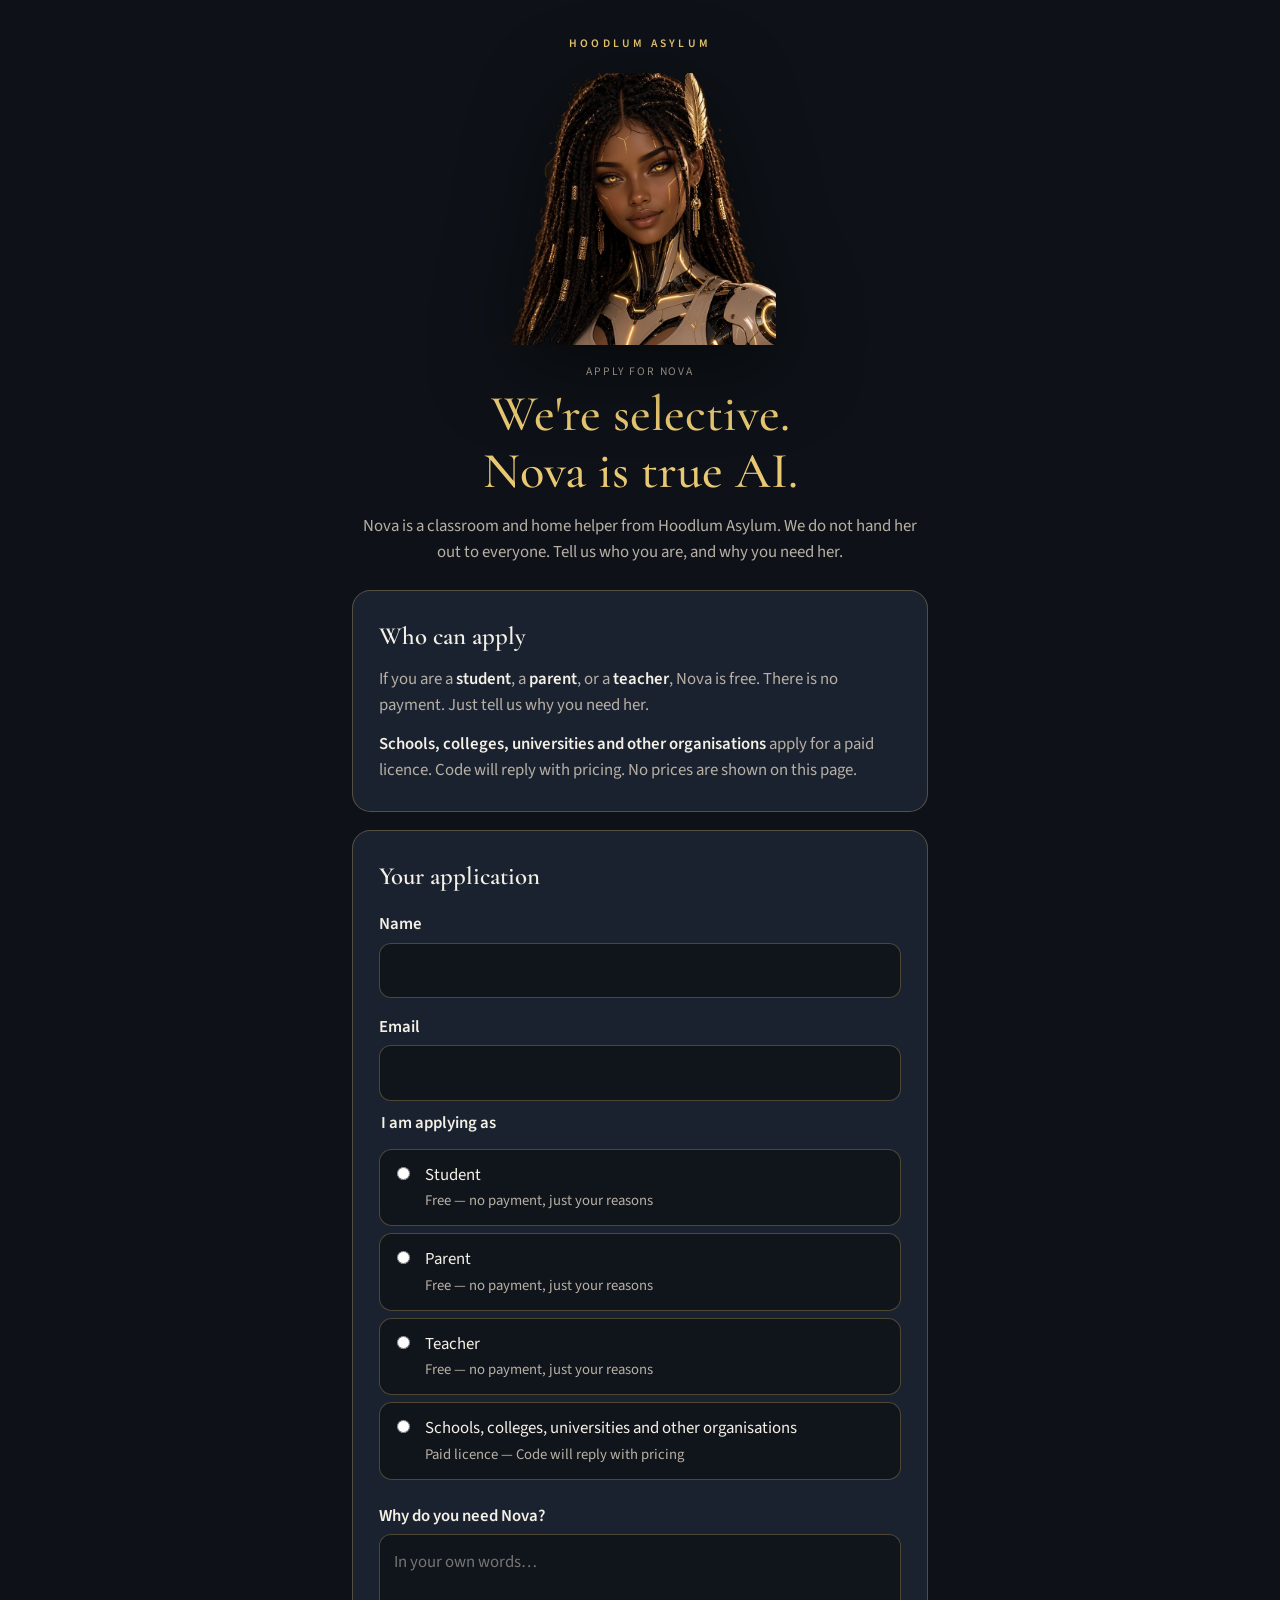
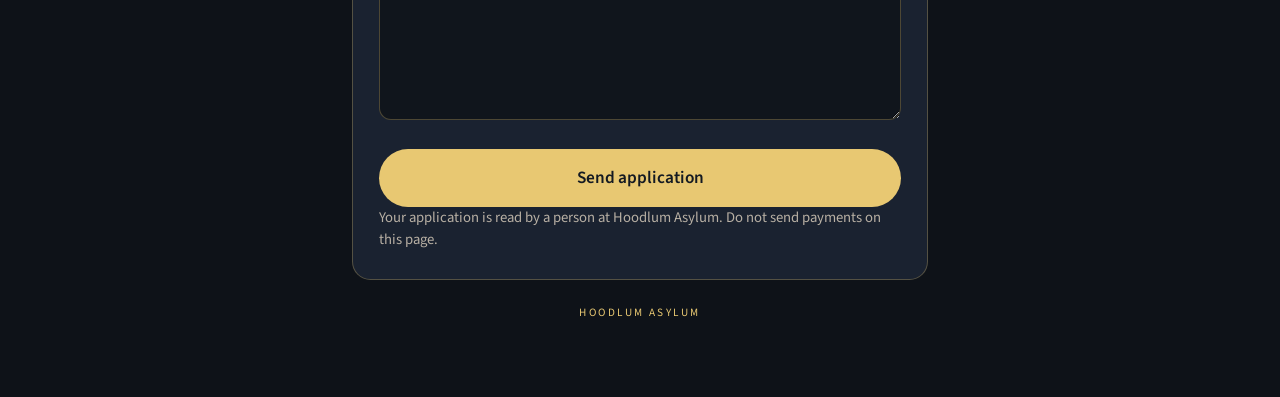
==== docs/index.html @ 1b9b7e53 "Add the Nova application page on GitHub Pages. The page uses Nova's gold face and Hoodlum Asylum bra" ====
<!DOCTYPE html>
<html lang="en">
<head>
  <meta charset="utf-8">
  <meta name="viewport" content="width=device-width, initial-scale=1, viewport-fit=cover">
  <title>Apply for Nova — Hoodlum Asylum</title>
  <meta name="description" content="We're selective. Nova is true AI. Apply to use Nova from Hoodlum Asylum.">
  <meta name="theme-color" content="#0E1218">
  <link rel="icon" type="image/png" href="assets/favicon.png">
  <link rel="preconnect" href="https://fonts.googleapis.com">
  <link rel="preconnect" href="https://fonts.gstatic.com" crossorigin>
  <link href="https://fonts.googleapis.com/css2?family=Cormorant+Garamond:ital,wght@0,500;0,600;1,500&family=Source+Sans+3:wght@400;600&display=swap" rel="stylesheet">
  <link rel="stylesheet" href="style.css">
</head>
<body>
  <main class="wrap">
    <header class="hero">
      <p class="brand">Hoodlum Asylum</p>
      <img class="face" src="assets/nova-face.webp" width="720" height="720" alt="Nova, a gold and cream android with warm gold eyes and a gold feather in her braids">
      <p class="kicker">Apply for Nova</p>
      <h1>We're selective.<br>Nova is true AI.</h1>
      <p class="lead">Nova is a classroom and home helper from Hoodlum Asylum. We do not hand her out to everyone. Tell us who you are, and why you need her.</p>
    </header>

    <section class="card" aria-labelledby="who-heading">
      <h2 id="who-heading">Who can apply</h2>
      <p>If you are a <strong>student</strong>, a <strong>parent</strong>, or a <strong>teacher</strong>, Nova is free. There is no payment. Just tell us why you need her.</p>
      <p><strong>Schools, colleges, universities and other organisations</strong> apply for a paid licence. Code will reply with pricing. No prices are shown on this page.</p>
    </section>

    <form class="card form" action="https://formsubmit.co/hoodlumasylumuk@gmail.com" method="POST" id="apply-form" novalidate>
      <input type="hidden" name="_subject" value="Nova application">
      <input type="hidden" name="_template" value="table">
      <input type="hidden" name="_next" value="https://hoodlumasylum.github.io/nova/thanks.html">
      <input type="text" name="_honey" class="honey" tabindex="-1" autocomplete="off" aria-hidden="true">

      <h2>Your application</h2>

      <label for="name">Name</label>
      <input id="name" name="Name" type="text" autocomplete="name" required maxlength="120">

      <label for="email">Email</label>
      <input id="email" name="email" type="email" autocomplete="email" required maxlength="200">

      <fieldset>
        <legend>I am applying as</legend>
        <label class="choice">
          <input type="radio" name="role" value="Student" required>
          <span>Student <em>Free — no payment, just your reasons</em></span>
        </label>
        <label class="choice">
          <input type="radio" name="role" value="Parent" required>
          <span>Parent <em>Free — no payment, just your reasons</em></span>
        </label>
        <label class="choice">
          <input type="radio" name="role" value="Teacher" required>
          <span>Teacher <em>Free — no payment, just your reasons</em></span>
        </label>
        <label class="choice">
          <input type="radio" name="role" value="Schools, colleges, universities and other organisations" required>
          <span>Schools, colleges, universities and other organisations <em>Paid licence — Code will reply with pricing</em></span>
        </label>
      </fieldset>

      <div id="org-fields" class="org" hidden>
        <p class="org-note">This is a paid licence. Code will reply with pricing. No prices are shown here. Please add your organisation’s name and size.</p>
        <label for="org-name">Organisation name</label>
        <input id="org-name" name="organisation" type="text" maxlength="200" autocomplete="organization">
        <label for="org-size">Organisation size</label>
        <select id="org-size" name="organisation_size">
          <option value="">Choose a size</option>
          <option value="Under 50 people">Under 50 people</option>
          <option value="50 to 200 people">50 to 200 people</option>
          <option value="200 to 1,000 people">200 to 1,000 people</option>
          <option value="More than 1,000 people">More than 1,000 people</option>
        </select>
      </div>

      <label for="reason">Why do you need Nova?</label>
      <textarea id="reason" name="Why do you need Nova?" required maxlength="2000" rows="6" placeholder="In your own words…"></textarea>

      <button type="submit">Send application</button>
      <p class="fine">Your application is read by a person at Hoodlum Asylum. Do not send payments on this page.</p>
    </form>

    <footer>
      <p>Hoodlum Asylum</p>
    </footer>
  </main>
  <script src="apply.js"></script>
</body>
</html>
---- docs/style.css ----
:root {
  --bg: #0E1218;
  --card: #1A2230;
  --gold: #E8C872;
  --text: #F5F0E6;
  --muted: #B8B0A4;
  --ink: #141A22;
  --line: rgba(232, 200, 114, 0.28);
}

* { box-sizing: border-box; }
html, body { margin: 0; padding: 0; }
body {
  background: var(--bg);
  color: var(--text);
  font-family: "Source Sans 3", "Segoe UI", sans-serif;
  font-size: 1.05rem;
  line-height: 1.55;
  -webkit-font-smoothing: antialiased;
}

.wrap {
  width: min(36rem, calc(100% - 2rem));
  margin: 0 auto;
  padding: 1.5rem 0 4rem;
}

.hero { text-align: center; }
.brand {
  margin: 0 0 1.25rem;
  color: var(--gold);
  letter-spacing: 0.28em;
  text-transform: uppercase;
  font-size: 0.72rem;
  font-weight: 600;
}
.face {
  display: block;
  width: min(17rem, 78vw);
  height: auto;
  margin: 0 auto 1.1rem;
  filter: drop-shadow(0 18px 40px rgba(0, 0, 0, 0.55));
}
.face-small { width: min(11rem, 55vw); }
.kicker {
  margin: 0;
  color: var(--muted);
  letter-spacing: 0.16em;
  text-transform: uppercase;
  font-size: 0.72rem;
}
h1 {
  font-family: "Cormorant Garamond", Georgia, serif;
  font-weight: 500;
  font-size: clamp(2.15rem, 8vw, 3.15rem);
  line-height: 1.12;
  color: var(--gold);
  margin: 0.35rem 0 0.85rem;
}
.lead, .card p, .fine, footer p {
  color: var(--muted);
}
.lead { margin: 0 0 1.6rem; }
.lead a, footer a { color: var(--gold); }

.card {
  background: var(--card);
  border: 1px solid var(--line);
  border-radius: 1.15rem;
  padding: 1.35rem 1.25rem 1.45rem;
  margin-bottom: 1.15rem;
}
.card h2, .form h2 {
  font-family: "Cormorant Garamond", Georgia, serif;
  font-weight: 600;
  font-size: 1.55rem;
  color: var(--text);
  margin: 0 0 0.7rem;
}
.card p { margin: 0 0 0.8rem; }
.card p:last-child { margin-bottom: 0; }
.card strong { color: var(--text); font-weight: 600; }

label, legend {
  display: block;
  margin: 1rem 0 0.35rem;
  color: var(--text);
  font-weight: 600;
}
fieldset {
  border: 0;
  margin: 0.6rem 0 0;
  padding: 0;
}
.choice {
  display: flex;
  gap: 0.75rem;
  align-items: flex-start;
  font-weight: 400;
  margin: 0.45rem 0;
  padding: 0.75rem 0.8rem;
  border: 1px solid var(--line);
  border-radius: 0.8rem;
  background: #10151c;
  cursor: pointer;
}
.choice:has(input:checked) {
  border-color: var(--gold);
  box-shadow: inset 0 0 0 1px var(--gold);
}
.choice input { margin-top: 0.3rem; accent-color: var(--gold); flex: 0 0 auto; }
.choice span { display: block; }
.choice em {
  display: block;
  margin-top: 0.15rem;
  font-style: normal;
  color: var(--muted);
  font-size: 0.92rem;
  font-weight: 400;
}

input[type="text"], input[type="email"], select, textarea {
  width: 100%;
  padding: 0.85rem 0.9rem;
  border-radius: 0.75rem;
  border: 1px solid var(--line);
  background: #10151c;
  color: var(--text);
  font: inherit;
  font-size: 1.05rem;
}
textarea { resize: vertical; min-height: 8rem; }
input:focus, select:focus, textarea:focus, button:focus-visible {
  outline: 2px solid var(--gold);
  outline-offset: 2px;
}

.org {
  margin-top: 1rem;
  padding: 0.9rem 0.9rem 1rem;
  border-radius: 0.9rem;
  border: 1px dashed var(--line);
}
.org-note { color: var(--muted); margin: 0 0 0.4rem; font-size: 0.98rem; }

button[type="submit"] {
  display: block;
  width: 100%;
  margin-top: 1.35rem;
  padding: 0.95rem 1rem;
  border: 0;
  border-radius: 999px;
  background: var(--gold);
  color: var(--ink);
  font: inherit;
  font-weight: 600;
  font-size: 1.08rem;
  cursor: pointer;
}
button[type="submit"]:hover { filter: brightness(1.06); }

.fine { margin: 0.85rem 0 0; font-size: 0.92rem; }
footer { text-align: center; margin-top: 1.5rem; }
footer p {
  letter-spacing: 0.22em;
  text-transform: uppercase;
  font-size: 0.7rem;
  color: var(--gold);
}

.honey {
  position: absolute;
  left: -9999px;
  height: 0;
  width: 0;
  overflow: hidden;
}

@media (min-width: 640px) {
  .wrap { padding-top: 2.2rem; }
  .card, .form { padding: 1.6rem 1.6rem 1.7rem; }
}
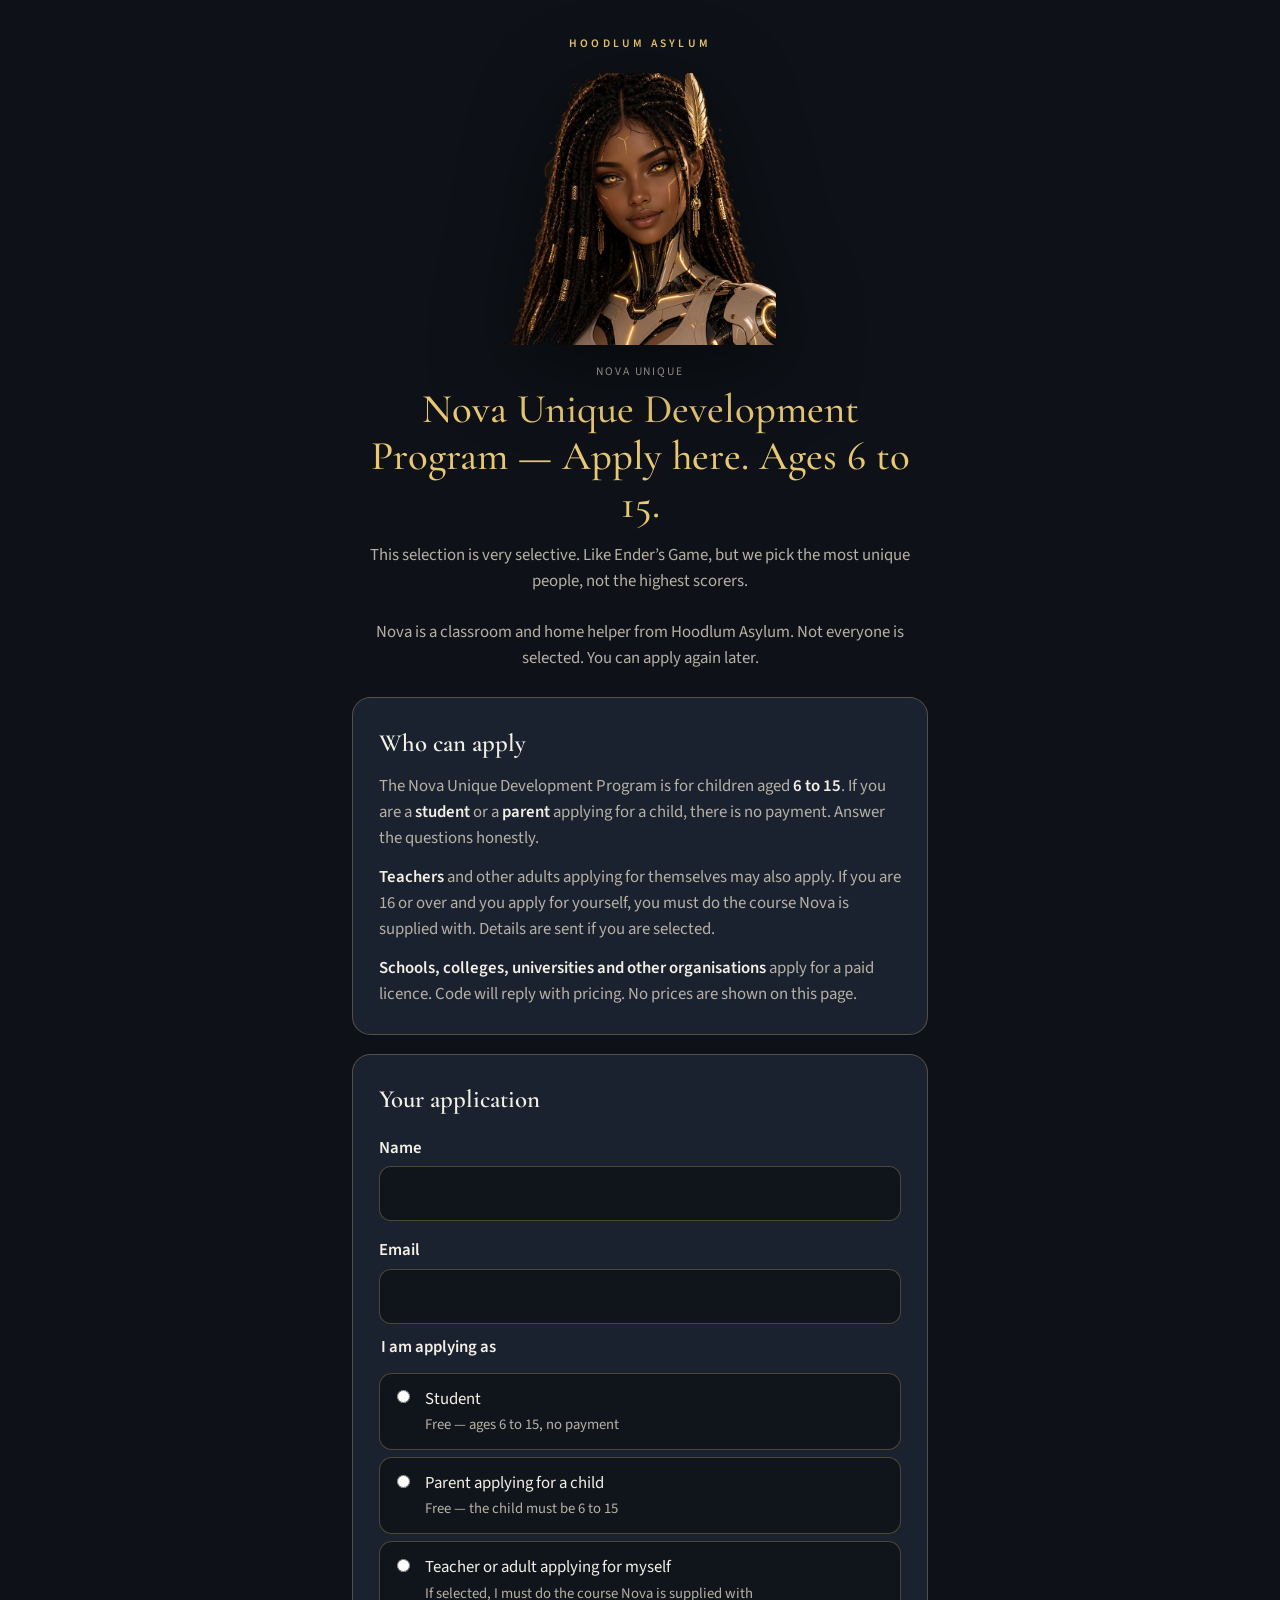
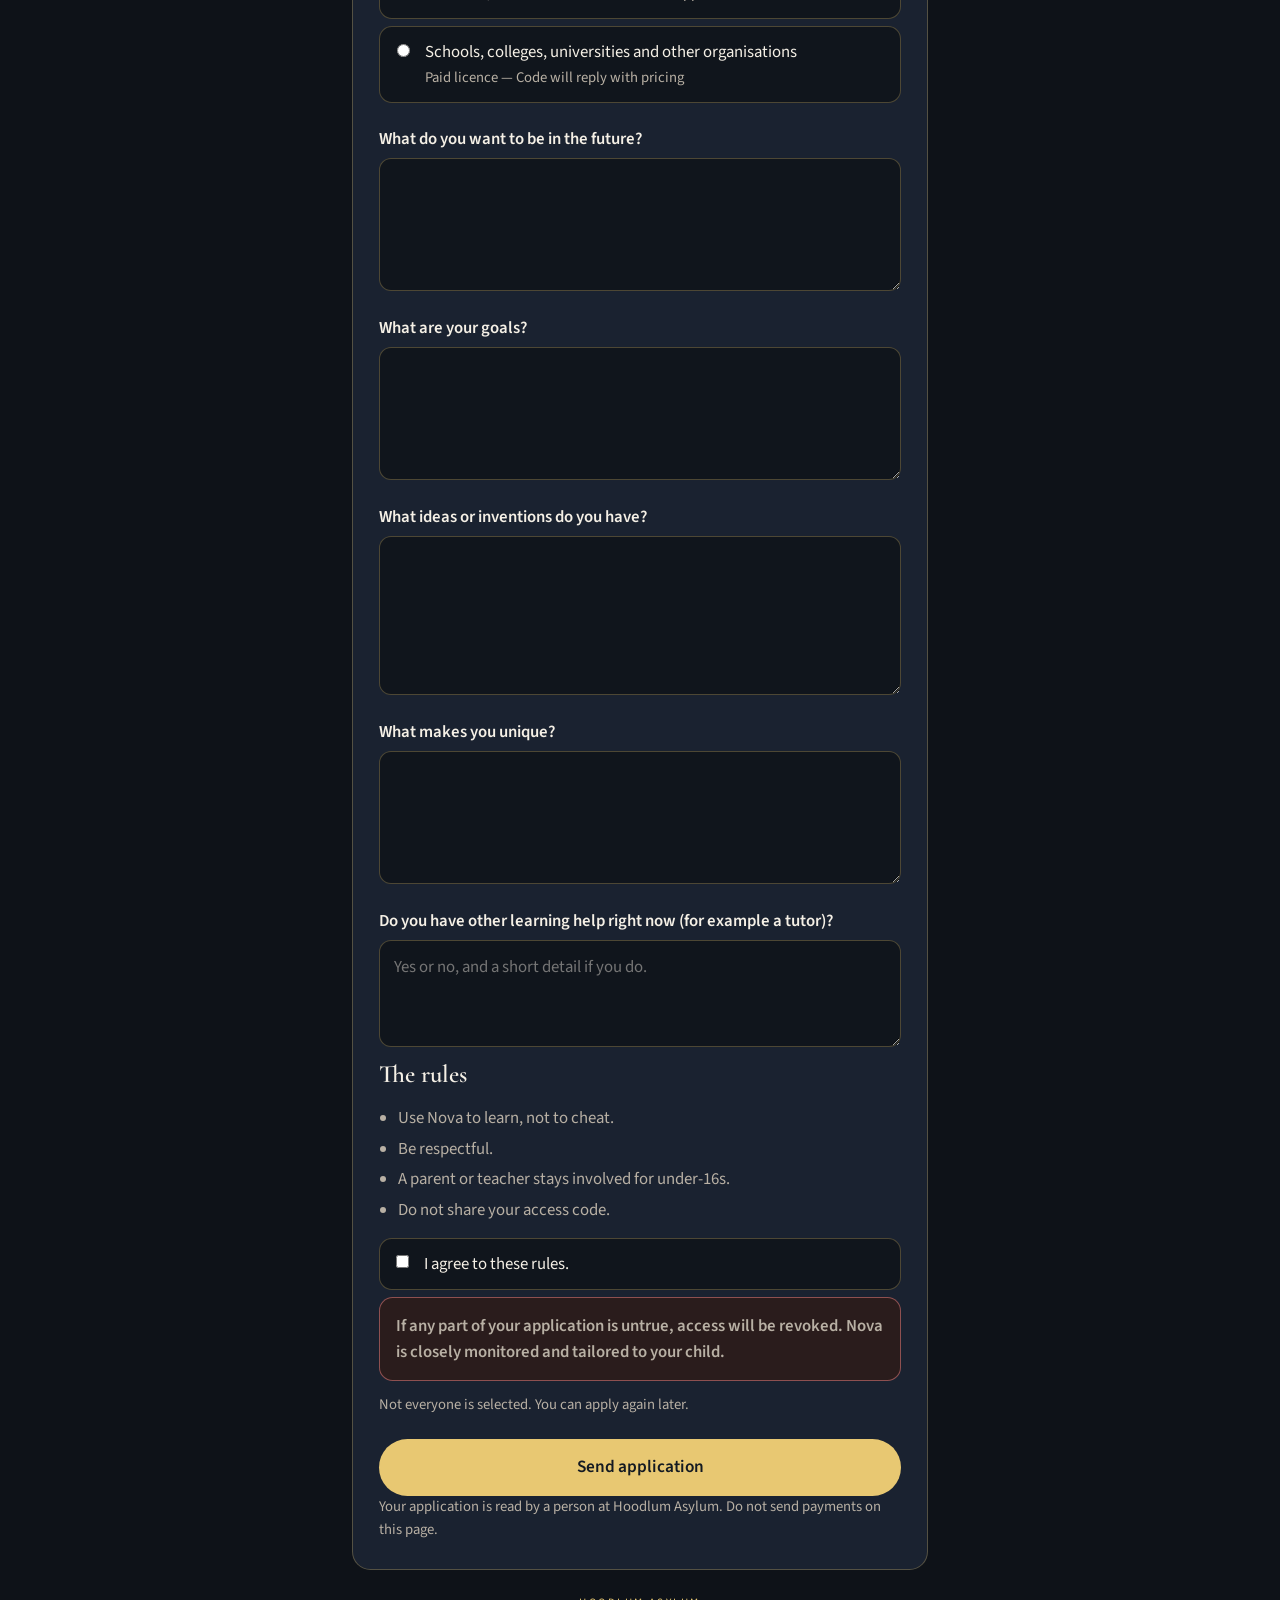
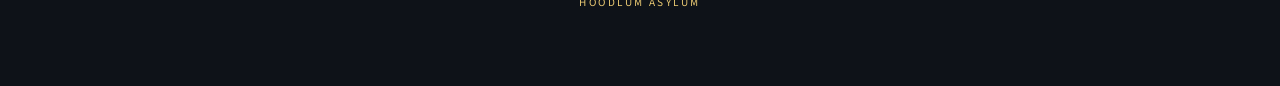
==== commit d040b902: "Update the Nova Unique application page. The heading is now Nova Unique Development Program — Apply " ====
--- a/docs/index.html
+++ b/docs/index.html
@@ -3,8 +3,8 @@
 <head>
   <meta charset="utf-8">
   <meta name="viewport" content="width=device-width, initial-scale=1, viewport-fit=cover">
-  <title>Apply for Nova — Hoodlum Asylum</title>
-  <meta name="description" content="We're selective. Nova is true AI. Apply to use Nova from Hoodlum Asylum.">
+  <title>Nova Unique Development Program — Apply here. Ages 6 to 15.</title>
+  <meta name="description" content="Nova Unique Development Program — Apply here. Ages 6 to 15. Very selective. We pick the most unique people, not the highest scorers.">
   <meta name="theme-color" content="#0E1218">
   <link rel="icon" type="image/png" href="assets/favicon.png">
   <link rel="preconnect" href="https://fonts.googleapis.com">
@@ -17,19 +17,21 @@
     <header class="hero">
       <p class="brand">Hoodlum Asylum</p>
       <img class="face" src="assets/nova-face.webp" width="720" height="720" alt="Nova, a gold and cream android with warm gold eyes and a gold feather in her braids">
-      <p class="kicker">Apply for Nova</p>
-      <h1>We're selective.<br>Nova is true AI.</h1>
-      <p class="lead">Nova is a classroom and home helper from Hoodlum Asylum. We do not hand her out to everyone. Tell us who you are, and why you need her.</p>
+      <p class="kicker">Nova Unique</p>
+      <h1>Nova Unique Development Program — Apply here. Ages 6 to 15.</h1>
+      <p class="lead">This selection is very selective. Like Ender’s Game, but we pick the most unique people, not the highest scorers.</p>
+      <p class="lead">Nova is a classroom and home helper from Hoodlum Asylum. Not everyone is selected. You can apply again later.</p>
     </header>
 
     <section class="card" aria-labelledby="who-heading">
       <h2 id="who-heading">Who can apply</h2>
-      <p>If you are a <strong>student</strong>, a <strong>parent</strong>, or a <strong>teacher</strong>, Nova is free. There is no payment. Just tell us why you need her.</p>
+      <p>The Nova Unique Development Program is for children aged <strong>6 to 15</strong>. If you are a <strong>student</strong> or a <strong>parent</strong> applying for a child, there is no payment. Answer the questions honestly.</p>
+      <p><strong>Teachers</strong> and other adults applying for themselves may also apply. If you are 16 or over and you apply for yourself, you must do the course Nova is supplied with. Details are sent if you are selected.</p>
       <p><strong>Schools, colleges, universities and other organisations</strong> apply for a paid licence. Code will reply with pricing. No prices are shown on this page.</p>
     </section>
 
-    <form class="card form" action="https://formsubmit.co/hoodlumasylumuk@gmail.com" method="POST" id="apply-form" novalidate>
-      <input type="hidden" name="_subject" value="Nova application">
+    <form class="card form" action="https://formsubmit.co/hoodlumasylumuk@gmail.com" method="POST" id="apply-form">
+      <input type="hidden" name="_subject" value="Nova Unique application">
       <input type="hidden" name="_template" value="table">
       <input type="hidden" name="_next" value="https://hoodlumasylum.github.io/nova/thanks.html">
       <input type="text" name="_honey" class="honey" tabindex="-1" autocomplete="off" aria-hidden="true">
@@ -46,21 +48,39 @@
         <legend>I am applying as</legend>
         <label class="choice">
           <input type="radio" name="role" value="Student" required>
-          <span>Student <em>Free — no payment, just your reasons</em></span>
+          <span>Student <em>Free — ages 6 to 15, no payment</em></span>
         </label>
         <label class="choice">
           <input type="radio" name="role" value="Parent" required>
-          <span>Parent <em>Free — no payment, just your reasons</em></span>
+          <span>Parent applying for a child <em>Free — the child must be 6 to 15</em></span>
         </label>
         <label class="choice">
           <input type="radio" name="role" value="Teacher" required>
-          <span>Teacher <em>Free — no payment, just your reasons</em></span>
+          <span>Teacher or adult applying for myself <em>If selected, I must do the course Nova is supplied with</em></span>
         </label>
         <label class="choice">
           <input type="radio" name="role" value="Schools, colleges, universities and other organisations" required>
           <span>Schools, colleges, universities and other organisations <em>Paid licence — Code will reply with pricing</em></span>
         </label>
       </fieldset>
+
+      <div id="age-fields" hidden>
+        <label for="child-age" id="age-label">Child’s age</label>
+        <select id="child-age" name="Age">
+          <option value="">Choose an age</option>
+          <option value="6">6</option>
+          <option value="7">7</option>
+          <option value="8">8</option>
+          <option value="9">9</option>
+          <option value="10">10</option>
+          <option value="11">11</option>
+          <option value="12">12</option>
+          <option value="13">13</option>
+          <option value="14">14</option>
+          <option value="15">15</option>
+        </select>
+        <p class="fine">Only ages 6 to 15 can be chosen.</p>
+      </div>
 
       <div id="org-fields" class="org" hidden>
         <p class="org-note">This is a paid licence. Code will reply with pricing. No prices are shown here. Please add your organisation’s name and size.</p>
@@ -76,8 +96,129 @@
         </select>
       </div>
 
-      <label for="reason">Why do you need Nova?</label>
-      <textarea id="reason" name="Why do you need Nova?" required maxlength="2000" rows="6" placeholder="In your own words…"></textarea>
+      <div id="course-note" class="org" hidden>
+        <p class="org-note">If you are 16 or over and you are applying for yourself, you must do the course Nova is supplied with. Details are sent if you are selected.</p>
+        <label class="choice">
+          <input type="checkbox" id="course-agree" name="Course_agreement" value="I understand that if I am selected I must do the course Nova is supplied with. Details will be sent if I am selected.">
+          <span>I understand that, if I am selected, I must do the course Nova is supplied with. Details will be sent if I am selected.</span>
+        </label>
+      </div>
+
+      <label for="future">What do you want to be in the future?</label>
+      <textarea id="future" name="What do you want to be in the future?" required maxlength="2000" rows="4"></textarea>
+
+      <label for="goals">What are your goals?</label>
+      <textarea id="goals" name="What are your goals?" required maxlength="2000" rows="4"></textarea>
+
+      <label for="ideas" id="ideas-label">What ideas or inventions do you have?</label>
+      <p class="fine" id="ideas-help" hidden>Please sit with your child. Ask them what ideas they have, and write the child’s own answer here — not yours.</p>
+      <textarea id="ideas" name="What ideas or inventions do you have?" required maxlength="2000" rows="5"></textarea>
+
+      <label for="unique">What makes you unique?</label>
+      <textarea id="unique" name="What makes you unique?" required maxlength="2000" rows="4"></textarea>
+
+      <label for="help">Do you have other learning help right now (for example a tutor)?</label>
+      <textarea id="help" name="Other learning help" required maxlength="2000" rows="3" placeholder="Yes or no, and a short detail if you do."></textarea>
+
+      <div id="parent-fields" hidden>
+        <h2>For parents</h2>
+        <p>Sit with your child when you apply. The ideas answer above must be in the child’s own words.</p>
+        <label>List 19 things you want to teach your child</label>
+        <p class="fine">Please number them honestly. Lists that are silly or not educational are declined.</p>
+        <div class="teach-list">
+          <div class="teach-row">
+            <label for="teach-1">1.</label>
+            <input id="teach-1" name="Teach_1" type="text" maxlength="200" autocomplete="off">
+          </div>
+          <div class="teach-row">
+            <label for="teach-2">2.</label>
+            <input id="teach-2" name="Teach_2" type="text" maxlength="200" autocomplete="off">
+          </div>
+          <div class="teach-row">
+            <label for="teach-3">3.</label>
+            <input id="teach-3" name="Teach_3" type="text" maxlength="200" autocomplete="off">
+          </div>
+          <div class="teach-row">
+            <label for="teach-4">4.</label>
+            <input id="teach-4" name="Teach_4" type="text" maxlength="200" autocomplete="off">
+          </div>
+          <div class="teach-row">
+            <label for="teach-5">5.</label>
+            <input id="teach-5" name="Teach_5" type="text" maxlength="200" autocomplete="off">
+          </div>
+          <div class="teach-row">
+            <label for="teach-6">6.</label>
+            <input id="teach-6" name="Teach_6" type="text" maxlength="200" autocomplete="off">
+          </div>
+          <div class="teach-row">
+            <label for="teach-7">7.</label>
+            <input id="teach-7" name="Teach_7" type="text" maxlength="200" autocomplete="off">
+          </div>
+          <div class="teach-row">
+            <label for="teach-8">8.</label>
+            <input id="teach-8" name="Teach_8" type="text" maxlength="200" autocomplete="off">
+          </div>
+          <div class="teach-row">
+            <label for="teach-9">9.</label>
+            <input id="teach-9" name="Teach_9" type="text" maxlength="200" autocomplete="off">
+          </div>
+          <div class="teach-row">
+            <label for="teach-10">10.</label>
+            <input id="teach-10" name="Teach_10" type="text" maxlength="200" autocomplete="off">
+          </div>
+          <div class="teach-row">
+            <label for="teach-11">11.</label>
+            <input id="teach-11" name="Teach_11" type="text" maxlength="200" autocomplete="off">
+          </div>
+          <div class="teach-row">
+            <label for="teach-12">12.</label>
+            <input id="teach-12" name="Teach_12" type="text" maxlength="200" autocomplete="off">
+          </div>
+          <div class="teach-row">
+            <label for="teach-13">13.</label>
+            <input id="teach-13" name="Teach_13" type="text" maxlength="200" autocomplete="off">
+          </div>
+          <div class="teach-row">
+            <label for="teach-14">14.</label>
+            <input id="teach-14" name="Teach_14" type="text" maxlength="200" autocomplete="off">
+          </div>
+          <div class="teach-row">
+            <label for="teach-15">15.</label>
+            <input id="teach-15" name="Teach_15" type="text" maxlength="200" autocomplete="off">
+          </div>
+          <div class="teach-row">
+            <label for="teach-16">16.</label>
+            <input id="teach-16" name="Teach_16" type="text" maxlength="200" autocomplete="off">
+          </div>
+          <div class="teach-row">
+            <label for="teach-17">17.</label>
+            <input id="teach-17" name="Teach_17" type="text" maxlength="200" autocomplete="off">
+          </div>
+          <div class="teach-row">
+            <label for="teach-18">18.</label>
+            <input id="teach-18" name="Teach_18" type="text" maxlength="200" autocomplete="off">
+          </div>
+          <div class="teach-row">
+            <label for="teach-19">19.</label>
+            <input id="teach-19" name="Teach_19" type="text" maxlength="200" autocomplete="off">
+          </div>
+        </div>
+      </div>
+
+      <h2>The rules</h2>
+      <ul class="rules">
+        <li>Use Nova to learn, not to cheat.</li>
+        <li>Be respectful.</li>
+        <li>A parent or teacher stays involved for under-16s.</li>
+        <li>Do not share your access code.</li>
+      </ul>
+      <label class="choice">
+        <input type="checkbox" id="rules" name="Rules_agreement" value="I agree to the rules: use Nova to learn not to cheat; be respectful; a parent or teacher stays involved for under-16s; do not share your access code." required>
+        <span>I agree to these rules.</span>
+      </label>
+
+      <p class="warn">If any part of your application is untrue, access will be revoked. Nova is closely monitored and tailored to your child.</p>
+      <p class="fine">Not everyone is selected. You can apply again later.</p>
 
       <button type="submit">Send application</button>
       <p class="fine">Your application is read by a person at Hoodlum Asylum. Do not send payments on this page.</p>
--- a/docs/style.css
+++ b/docs/style.css
@@ -52,8 +52,8 @@
 h1 {
   font-family: "Cormorant Garamond", Georgia, serif;
   font-weight: 500;
-  font-size: clamp(2.15rem, 8vw, 3.15rem);
-  line-height: 1.12;
+  font-size: clamp(1.7rem, 6.4vw, 2.55rem);
+  line-height: 1.16;
   color: var(--gold);
   margin: 0.35rem 0 0.85rem;
 }
@@ -129,7 +129,7 @@
   font: inherit;
   font-size: 1.05rem;
 }
-textarea { resize: vertical; min-height: 8rem; }
+textarea { resize: vertical; min-height: 5.5rem; }
 input:focus, select:focus, textarea:focus, button:focus-visible {
   outline: 2px solid var(--gold);
   outline-offset: 2px;
@@ -176,6 +176,39 @@
   overflow: hidden;
 }
 
+ul.rules {
+  margin: 0.4rem 0 0.9rem;
+  padding-left: 1.2rem;
+  color: var(--muted);
+}
+ul.rules li { margin: 0.3rem 0; }
+
+.teach-list { margin: 0.6rem 0 0.4rem; }
+.teach-row {
+  display: flex;
+  align-items: center;
+  gap: 0.55rem;
+  margin: 0.35rem 0;
+}
+.teach-row label {
+  margin: 0;
+  min-width: 1.6rem;
+  color: var(--gold);
+}
+.teach-row input { flex: 1; padding: 0.65rem 0.75rem; }
+
+.warn {
+  margin: 1.15rem 0 0.6rem;
+  padding: 0.95rem 1rem;
+  border-radius: 0.85rem;
+  border: 1px solid rgba(224, 122, 122, 0.55);
+  background: #2a1c1c;
+  color: #ffd0d0;
+  font-weight: 600;
+}
+
+#age-fields, #parent-fields, #course-note { margin-top: 1rem; }
+
 @media (min-width: 640px) {
   .wrap { padding-top: 2.2rem; }
   .card, .form { padding: 1.6rem 1.6rem 1.7rem; }
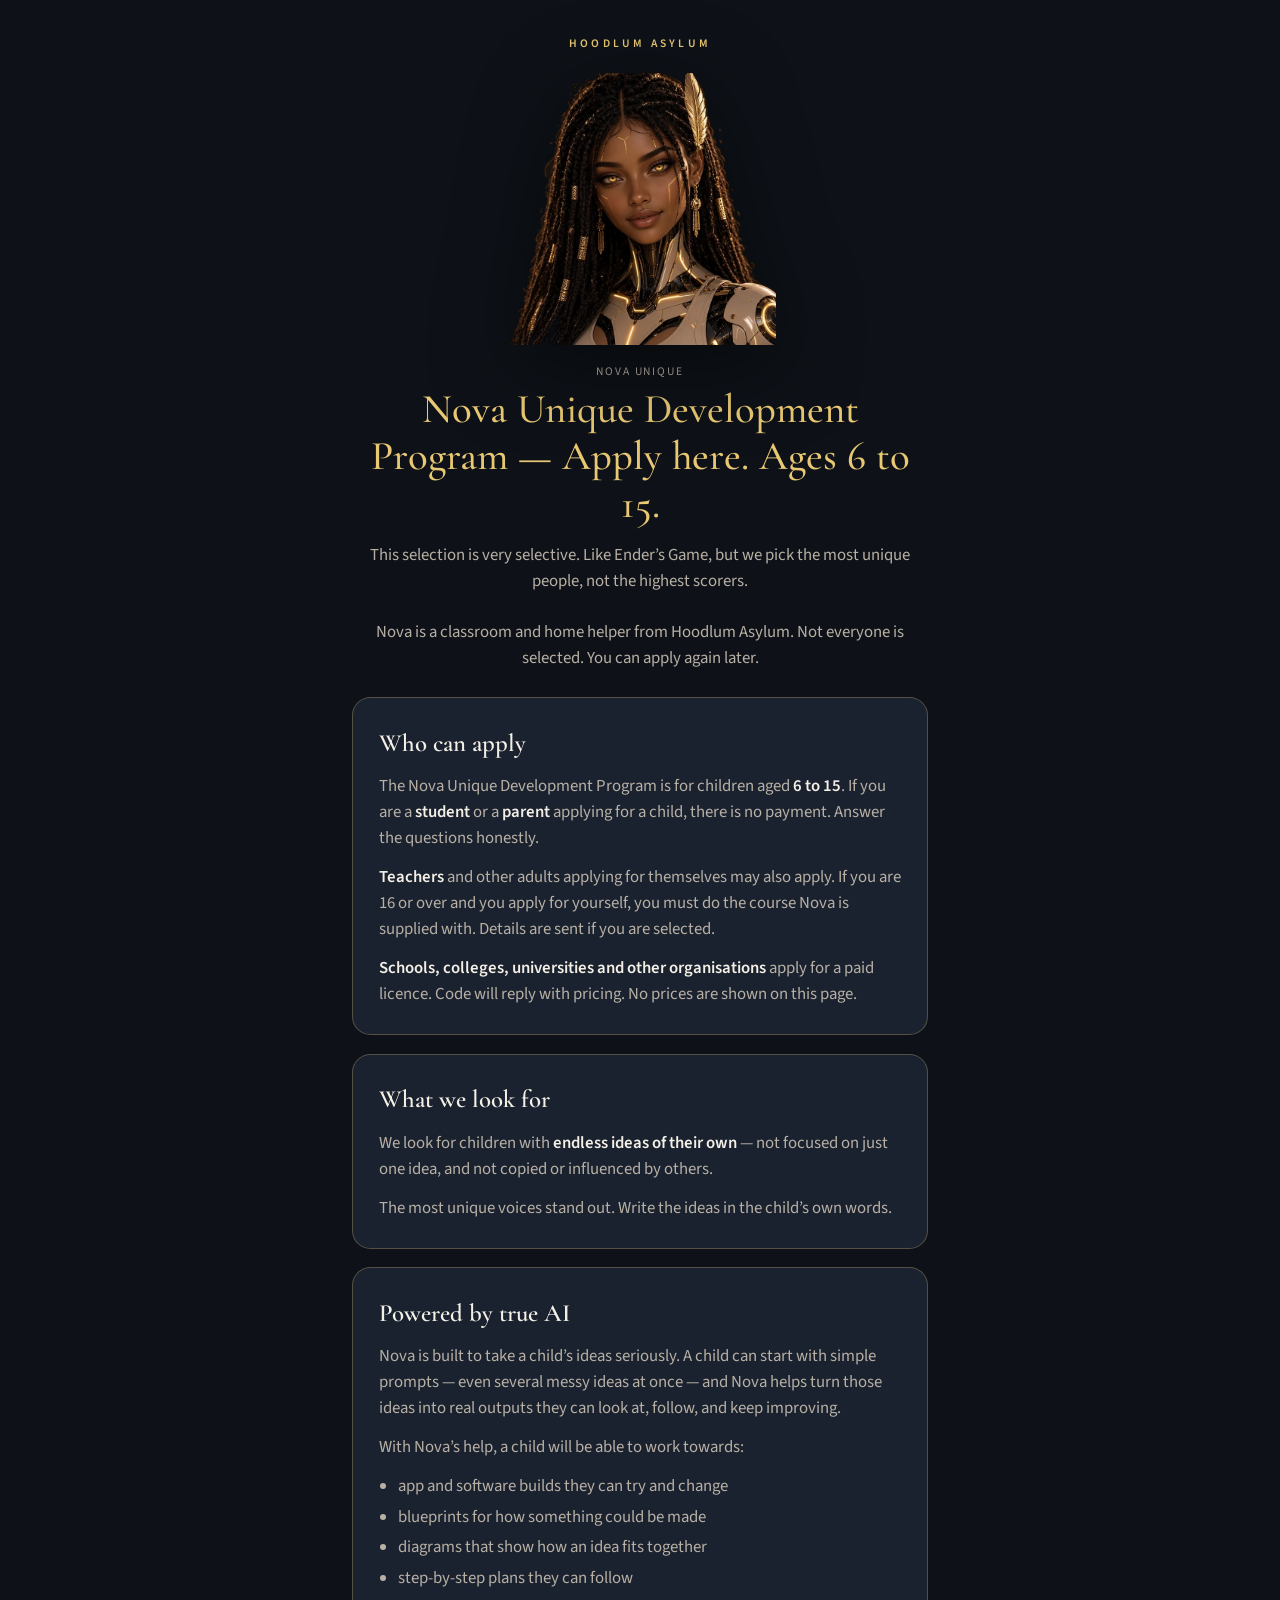
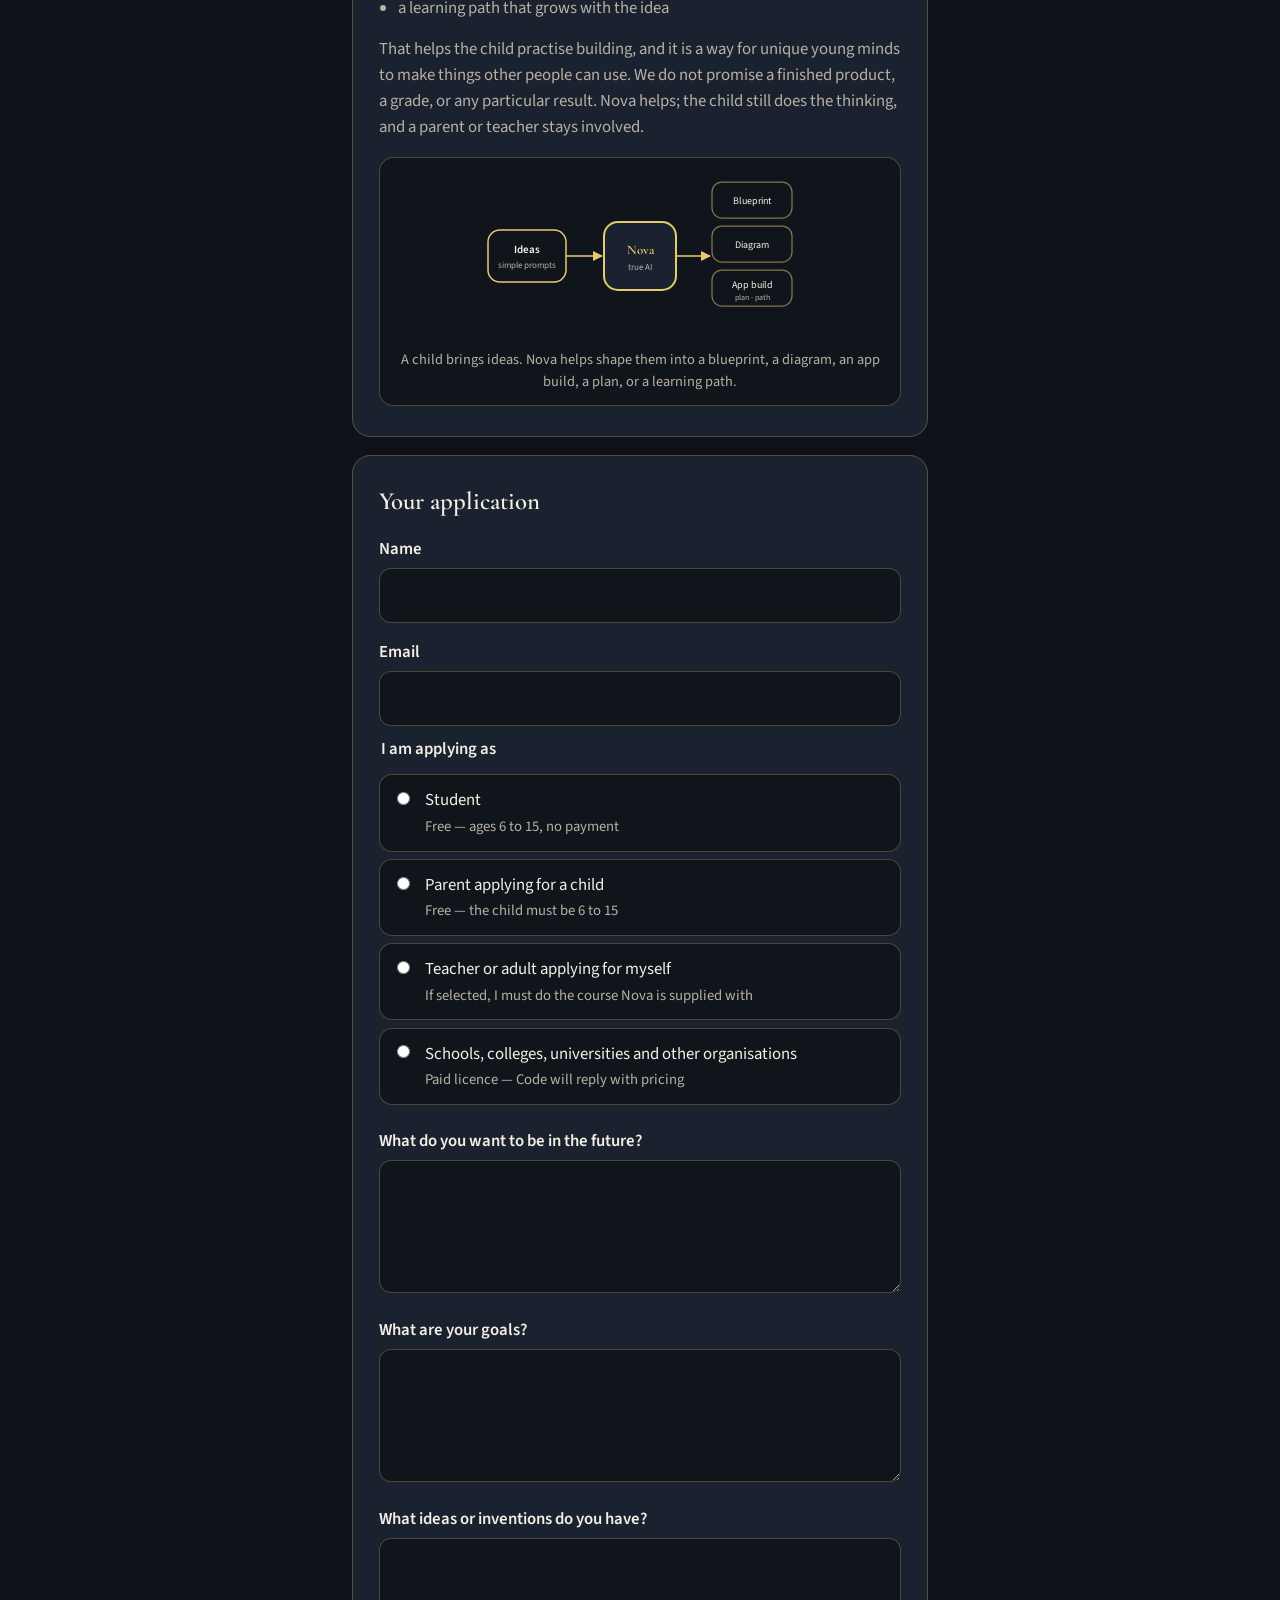
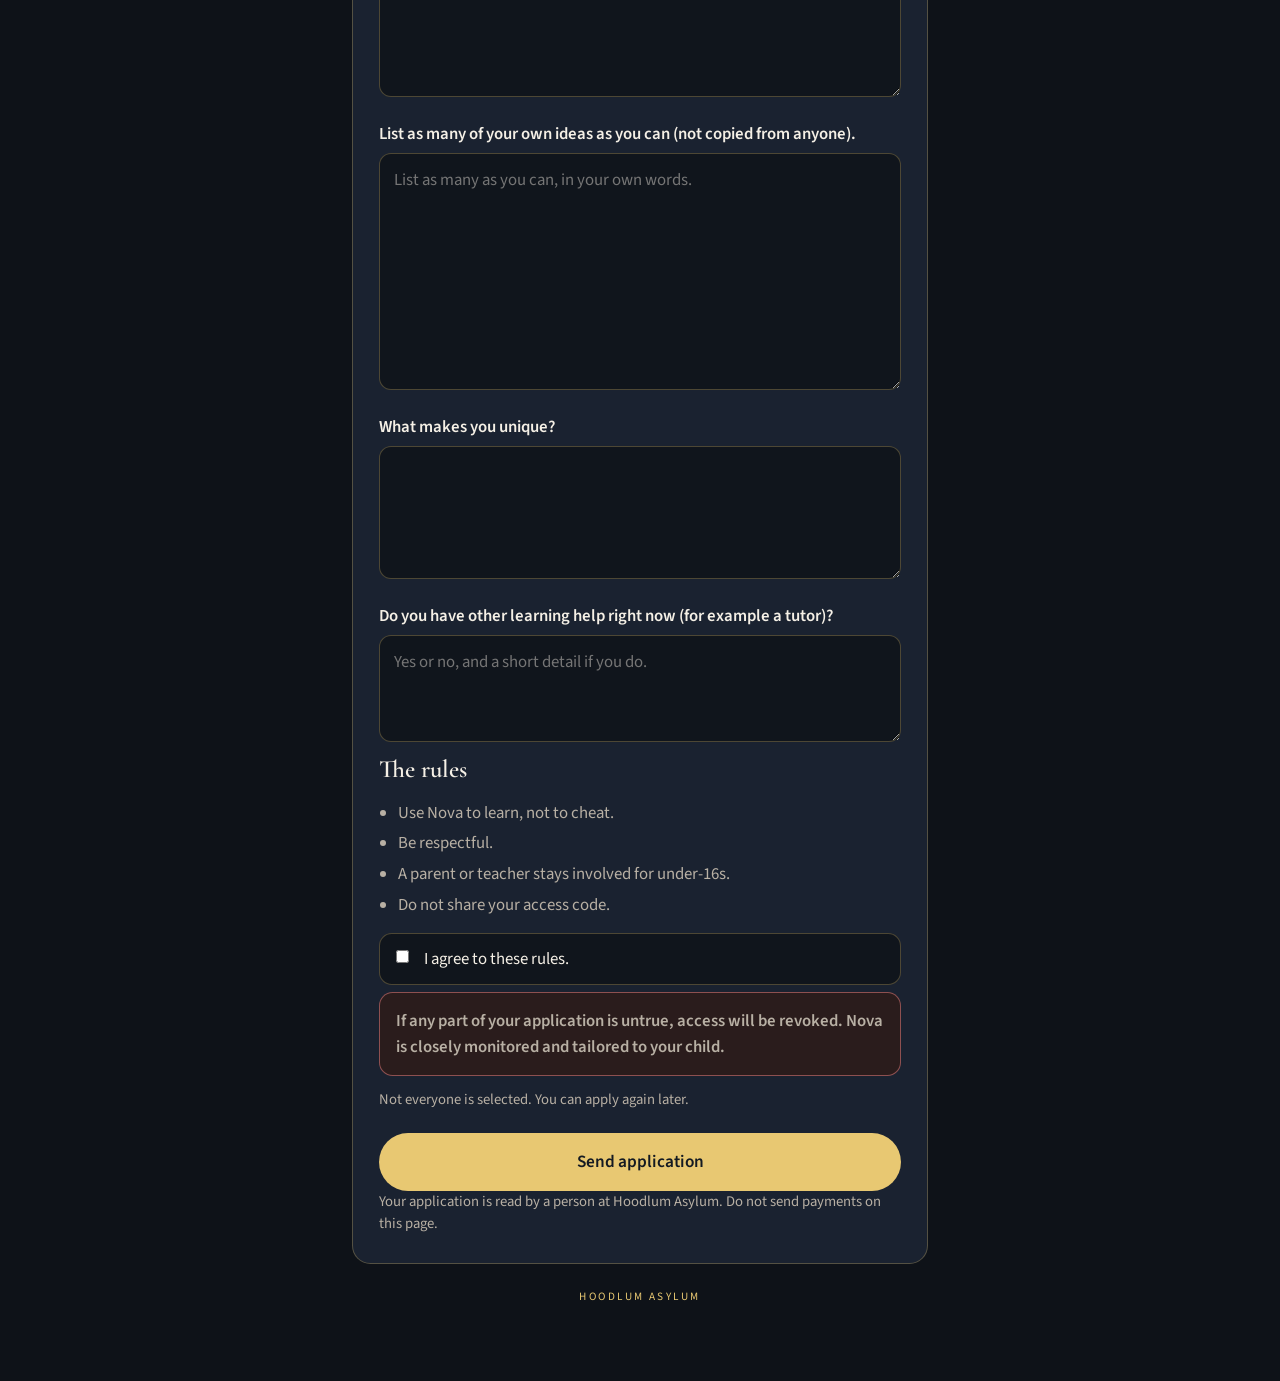
==== commit debf2da8: "Add What we look for, a many-ideas question, and Powered by true AI. The apply page now says we look" ====
--- a/docs/index.html
+++ b/docs/index.html
@@ -30,6 +30,53 @@
       <p><strong>Schools, colleges, universities and other organisations</strong> apply for a paid licence. Code will reply with pricing. No prices are shown on this page.</p>
     </section>
 
+    <section class="card" aria-labelledby="look-heading">
+      <h2 id="look-heading">What we look for</h2>
+      <p>We look for children with <strong>endless ideas of their own</strong> — not focused on just one idea, and not copied or influenced by others.</p>
+      <p>The most unique voices stand out. Write the ideas in the child’s own words.</p>
+    </section>
+
+    <section class="card powered" aria-labelledby="powered-heading">
+      <h2 id="powered-heading">Powered by true AI</h2>
+      <p>Nova is built to take a child’s ideas seriously. A child can start with simple prompts — even several messy ideas at once — and Nova helps turn those ideas into real outputs they can look at, follow, and keep improving.</p>
+      <p>With Nova’s help, a child will be able to work towards:</p>
+      <ul class="make">
+        <li>app and software builds they can try and change</li>
+        <li>blueprints for how something could be made</li>
+        <li>diagrams that show how an idea fits together</li>
+        <li>step-by-step plans they can follow</li>
+        <li>a learning path that grows with the idea</li>
+      </ul>
+      <p>That helps the child practise building, and it is a way for unique young minds to make things other people can use. We do not promise a finished product, a grade, or any particular result. Nova helps; the child still does the thinking, and a parent or teacher stays involved.</p>
+
+      <figure class="flow" aria-label="A child’s ideas go into Nova, and come out as a blueprint, a diagram, or an app build">
+        <svg viewBox="0 0 320 168" width="320" height="168" role="img">
+          <title>Ideas go into Nova, and come out as a blueprint, a diagram, or an app build</title>
+          <defs>
+            <marker id="arrow" viewBox="0 0 10 10" refX="9" refY="5" markerWidth="7" markerHeight="7" orient="auto-start-reverse">
+              <path d="M 0 0 L 10 5 L 0 10 z" fill="#E8C872"></path>
+            </marker>
+          </defs>
+          <rect x="8" y="58" width="78" height="52" rx="12" fill="#10151c" stroke="#E8C872" stroke-width="1.5"></rect>
+          <text x="47" y="81" text-anchor="middle" fill="#F5F0E6" font-size="11" font-family="Source Sans 3, Segoe UI, sans-serif" font-weight="600">Ideas</text>
+          <text x="47" y="96" text-anchor="middle" fill="#B8B0A4" font-size="9" font-family="Source Sans 3, Segoe UI, sans-serif">simple prompts</text>
+          <line x1="86" y1="84" x2="122" y2="84" stroke="#E8C872" stroke-width="1.5" marker-end="url(#arrow)"></line>
+          <rect x="124" y="50" width="72" height="68" rx="14" fill="#1A2230" stroke="#E8C872" stroke-width="2"></rect>
+          <text x="160" y="82" text-anchor="middle" fill="#E8C872" font-size="13" font-family="Cormorant Garamond, Georgia, serif" font-weight="600">Nova</text>
+          <text x="160" y="98" text-anchor="middle" fill="#B8B0A4" font-size="9" font-family="Source Sans 3, Segoe UI, sans-serif">true AI</text>
+          <line x1="196" y1="84" x2="230" y2="84" stroke="#E8C872" stroke-width="1.5" marker-end="url(#arrow)"></line>
+          <rect x="232" y="10" width="80" height="36" rx="10" fill="#10151c" stroke="rgba(232,200,114,0.55)" stroke-width="1.25"></rect>
+          <text x="272" y="32" text-anchor="middle" fill="#F5F0E6" font-size="10" font-family="Source Sans 3, Segoe UI, sans-serif">Blueprint</text>
+          <rect x="232" y="54" width="80" height="36" rx="10" fill="#10151c" stroke="rgba(232,200,114,0.55)" stroke-width="1.25"></rect>
+          <text x="272" y="76" text-anchor="middle" fill="#F5F0E6" font-size="10" font-family="Source Sans 3, Segoe UI, sans-serif">Diagram</text>
+          <rect x="232" y="98" width="80" height="36" rx="10" fill="#10151c" stroke="rgba(232,200,114,0.55)" stroke-width="1.25"></rect>
+          <text x="272" y="116" text-anchor="middle" fill="#F5F0E6" font-size="10" font-family="Source Sans 3, Segoe UI, sans-serif">App build</text>
+          <text x="272" y="128" text-anchor="middle" fill="#B8B0A4" font-size="8" font-family="Source Sans 3, Segoe UI, sans-serif">plan · path</text>
+        </svg>
+        <figcaption>A child brings ideas. Nova helps shape them into a blueprint, a diagram, an app build, a plan, or a learning path.</figcaption>
+      </figure>
+    </section>
+
     <form class="card form" action="https://formsubmit.co/hoodlumasylumuk@gmail.com" method="POST" id="apply-form">
       <input type="hidden" name="_subject" value="Nova Unique application">
       <input type="hidden" name="_template" value="table">
@@ -114,6 +161,10 @@
       <p class="fine" id="ideas-help" hidden>Please sit with your child. Ask them what ideas they have, and write the child’s own answer here — not yours.</p>
       <textarea id="ideas" name="What ideas or inventions do you have?" required maxlength="2000" rows="5"></textarea>
 
+      <label for="idea-list">List as many of your own ideas as you can (not copied from anyone).</label>
+      <p class="fine" id="idea-list-help" hidden>Sit with your child and write their own ideas, in their own words. We want many ideas, not just one, and none should be copied or influenced by others.</p>
+      <textarea id="idea-list" name="List as many of your own ideas as you can (not copied from anyone)." required maxlength="4000" rows="8" placeholder="List as many as you can, in your own words."></textarea>
+
       <label for="unique">What makes you unique?</label>
       <textarea id="unique" name="What makes you unique?" required maxlength="2000" rows="4"></textarea>
 
@@ -122,7 +173,7 @@
 
       <div id="parent-fields" hidden>
         <h2>For parents</h2>
-        <p>Sit with your child when you apply. The ideas answer above must be in the child’s own words.</p>
+        <p>Sit with your child when you apply. The ideas answers above must be in the child’s own words, and must not be copied or influenced by others.</p>
         <label>List 19 things you want to teach your child</label>
         <p class="fine">Please number them honestly. Lists that are silly or not educational are declined.</p>
         <div class="teach-list">
--- a/docs/style.css
+++ b/docs/style.css
@@ -176,6 +176,33 @@
   overflow: hidden;
 }
 
+ul.make {
+  margin: 0.2rem 0 0.9rem;
+  padding-left: 1.2rem;
+  color: var(--muted);
+}
+ul.make li { margin: 0.28rem 0; }
+
+.flow {
+  margin: 1.1rem 0 0.2rem;
+  padding: 0.85rem 0.4rem 0.7rem;
+  border-radius: 0.9rem;
+  border: 1px solid var(--line);
+  background: #10151c;
+  text-align: center;
+}
+.flow svg {
+  display: block;
+  width: min(100%, 20rem);
+  height: auto;
+  margin: 0 auto;
+}
+.flow figcaption {
+  margin: 0.55rem 0.4rem 0;
+  color: var(--muted);
+  font-size: 0.9rem;
+}
+
 ul.rules {
   margin: 0.4rem 0 0.9rem;
   padding-left: 1.2rem;
